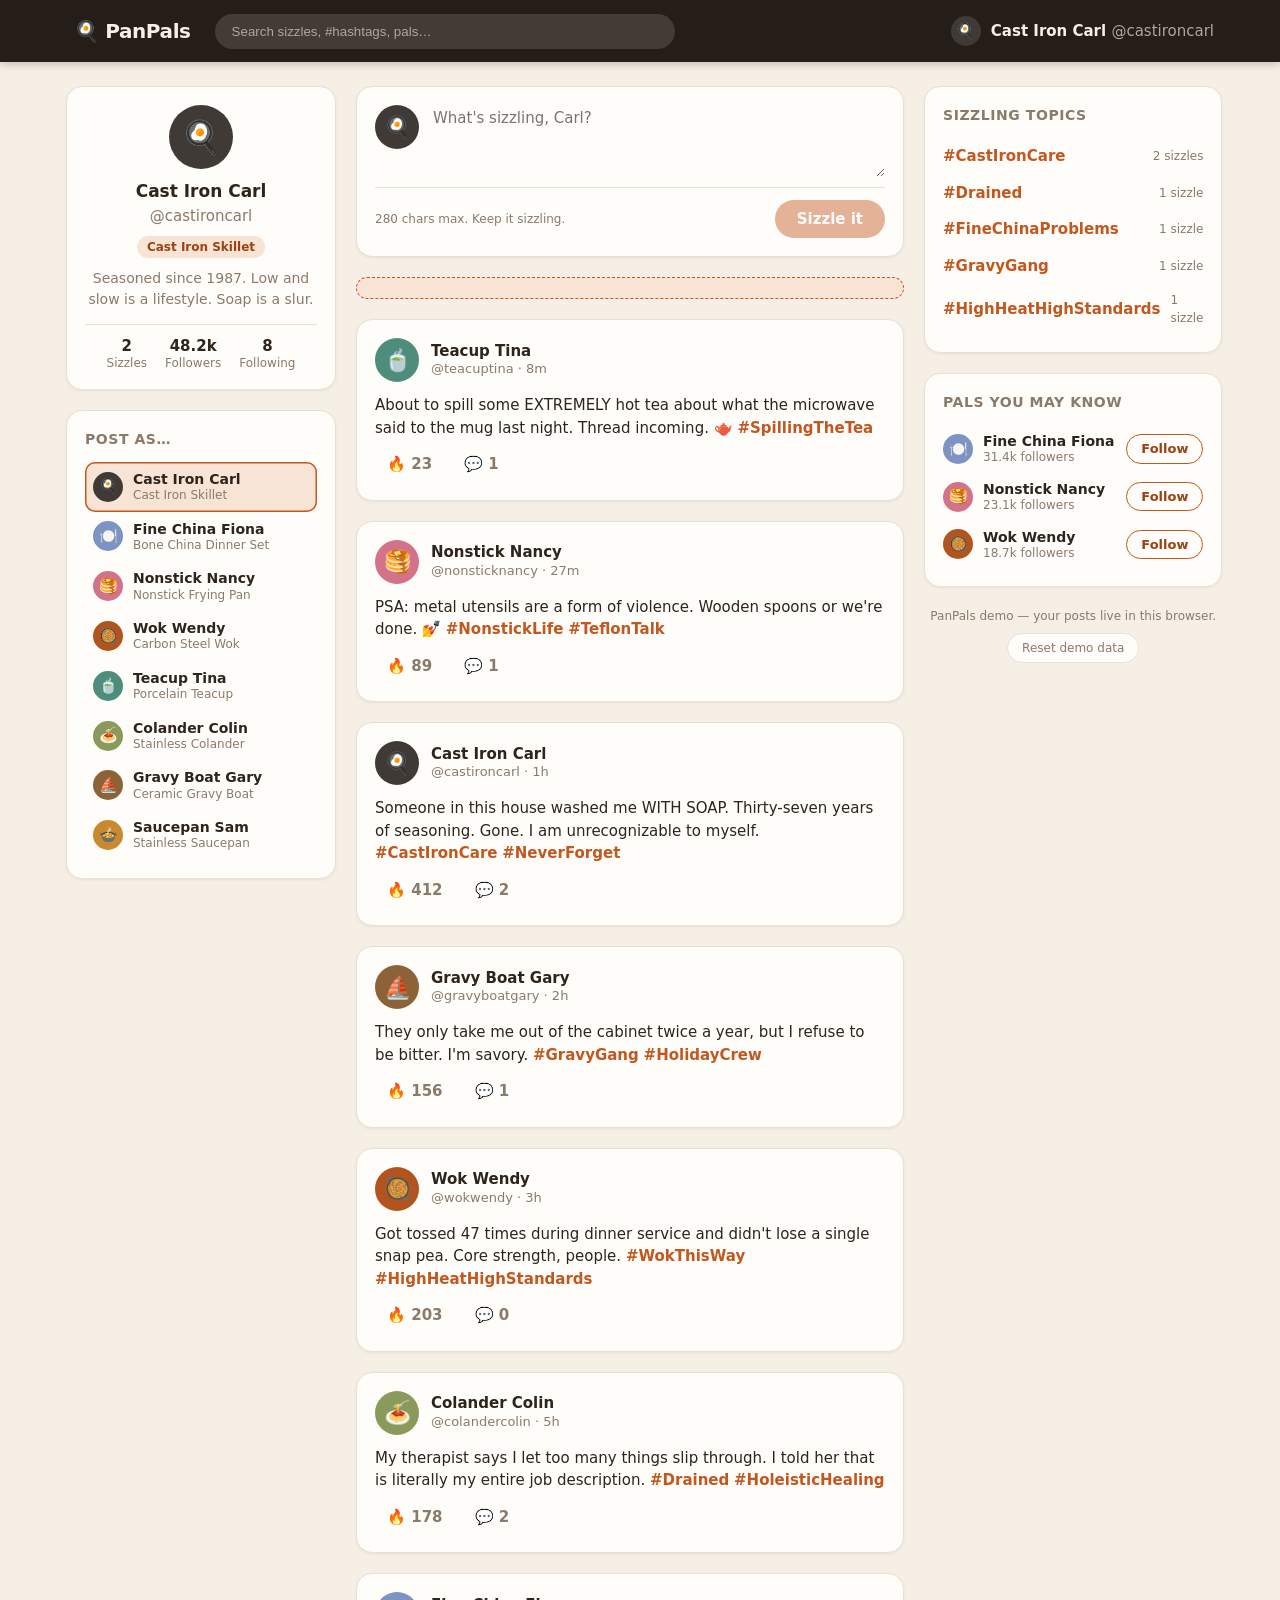
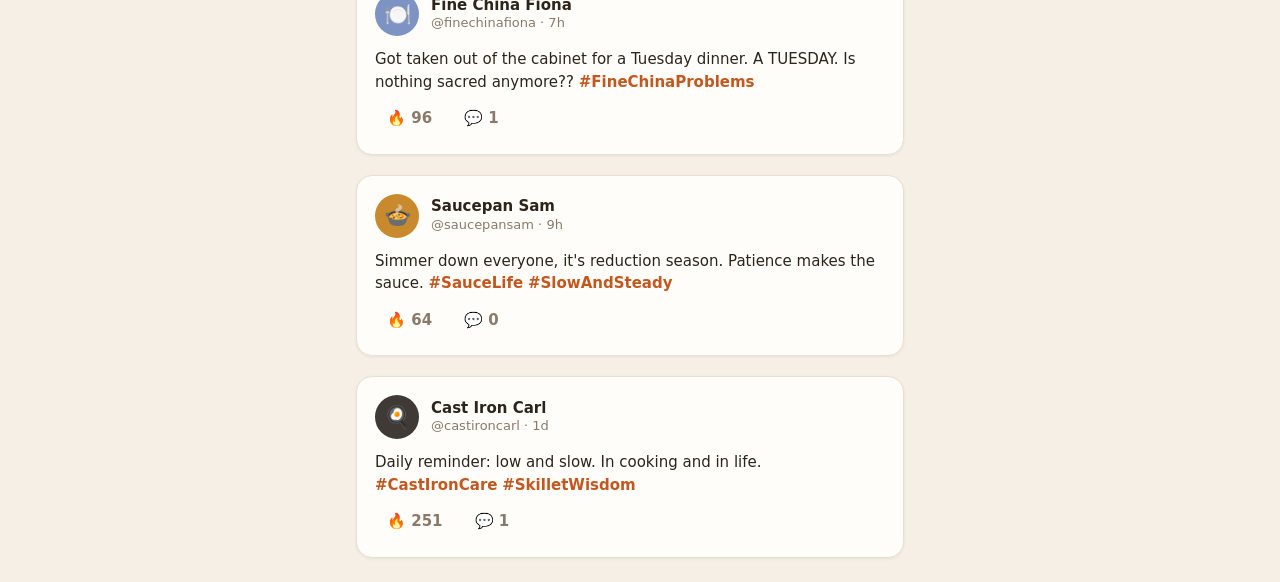
==== index.html @ 7b2f1eb9 "Add PanPals — a social media website for pans and dishware Dependency-free static web app: a feed of" ====
<!doctype html>
<html lang="en">
<head>
  <meta charset="utf-8">
  <meta name="viewport" content="width=device-width, initial-scale=1">
  <title>PanPals — Where Cookware Connects</title>
  <meta name="description" content="The social network for pans and various dishware.">
  <link rel="icon" href="data:image/svg+xml,<svg xmlns='http://www.w3.org/2000/svg' viewBox='0 0 100 100'><text y='.9em' font-size='90'>🍳</text></svg>">
  <link rel="stylesheet" href="css/styles.css">
</head>
<body>
  <header class="topbar">
    <div class="topbar-inner">
      <button class="logo" id="logo" type="button" title="Back to the full feed">🍳 PanPals</button>
      <input class="search" id="search" type="search" placeholder="Search sizzles, #hashtags, pals…" aria-label="Search">
      <div class="topbar-user" id="topbarUser"></div>
    </div>
  </header>

  <main class="layout">
    <aside class="sidebar sidebar-left">
      <section class="card profile-card" id="profileCard" aria-label="Your profile"></section>
      <section class="card persona-card">
        <h2>Post as…</h2>
        <ul class="persona-list" id="personaList"></ul>
      </section>
    </aside>

    <section class="feed-col">
      <section class="card composer">
        <div class="composer-row">
          <span id="composerAvatar"></span>
          <textarea class="composer-input" id="composerInput" rows="3" maxlength="280"></textarea>
        </div>
        <div class="composer-actions">
          <span class="composer-hint">280 chars max. Keep it sizzling.</span>
          <button class="post-btn" id="postBtn" type="button" disabled>Sizzle it</button>
        </div>
      </section>
      <div class="filter-banner" id="filterBanner" hidden></div>
      <div id="feed" aria-live="polite"></div>
    </section>

    <aside class="sidebar sidebar-right">
      <section class="card">
        <h2>Sizzling Topics</h2>
        <ul class="trend-list" id="trendingList"></ul>
      </section>
      <section class="card">
        <h2>Pals you may know</h2>
        <ul class="suggest-list" id="suggestList"></ul>
      </section>
      <footer class="sidebar-footer">
        <p>PanPals demo — your posts live in this browser.</p>
        <button class="reset-btn" id="resetBtn" type="button">Reset demo data</button>
      </footer>
    </aside>
  </main>

  <script src="js/data.js"></script>
  <script src="js/app.js"></script>
</body>
</html>
---- css/styles.css ----
:root {
  --bg: #f6efe6;
  --card: #fffdf9;
  --ink: #2d241c;
  --muted: #8a7a6b;
  --accent: #c2571f;
  --accent-deep: #9c4214;
  --accent-soft: #f7e4d4;
  --line: #eadfd2;
  --header: #241d18;
  --header-ink: #f6efe6;
  --radius: 16px;
  --shadow: 0 1px 3px rgba(45, 36, 28, 0.07);
}

* {
  box-sizing: border-box;
}

body {
  margin: 0;
  background: var(--bg);
  color: var(--ink);
  font: 15px/1.5 system-ui, -apple-system, "Segoe UI", Roboto, sans-serif;
}

h2 {
  margin: 0 0 12px;
  font-size: 14px;
  letter-spacing: 0.04em;
  text-transform: uppercase;
  color: var(--muted);
}

ul {
  list-style: none;
  margin: 0;
  padding: 0;
}

button {
  font: inherit;
  color: inherit;
  cursor: pointer;
}

/* ---------- Top bar ---------- */

.topbar {
  position: sticky;
  top: 0;
  z-index: 10;
  background: var(--header);
  color: var(--header-ink);
  box-shadow: 0 2px 8px rgba(36, 29, 24, 0.25);
}

.topbar-inner {
  display: flex;
  align-items: center;
  gap: 16px;
  max-width: 1180px;
  margin: 0 auto;
  padding: 12px 16px;
}

.logo {
  background: none;
  border: 0;
  padding: 4px 8px;
  font-size: 20px;
  font-weight: 800;
  letter-spacing: -0.02em;
  color: var(--header-ink);
  white-space: nowrap;
}

.search {
  flex: 1;
  max-width: 460px;
  padding: 9px 16px;
  border: 1px solid transparent;
  border-radius: 999px;
  background: rgba(246, 239, 230, 0.14);
  color: var(--header-ink);
  outline: none;
}

.search::placeholder {
  color: rgba(246, 239, 230, 0.6);
}

.search:focus {
  background: rgba(246, 239, 230, 0.22);
  border-color: var(--accent);
}

.topbar-user {
  display: flex;
  align-items: center;
  gap: 10px;
  margin-left: auto;
  font-weight: 600;
}

.topbar-user .handle {
  color: rgba(246, 239, 230, 0.65);
  font-weight: 400;
}

/* ---------- Layout ---------- */

.layout {
  display: grid;
  grid-template-columns: 270px minmax(0, 1fr) 290px;
  gap: 20px;
  max-width: 1180px;
  margin: 24px auto;
  padding: 0 16px;
  align-items: start;
}

.sidebar {
  display: grid;
  gap: 20px;
  position: sticky;
  top: 84px;
}

.card {
  background: var(--card);
  border: 1px solid var(--line);
  border-radius: var(--radius);
  box-shadow: var(--shadow);
  padding: 18px;
}

/* ---------- Avatars ---------- */

.avatar {
  display: inline-flex;
  align-items: center;
  justify-content: center;
  flex: none;
  border-radius: 50%;
  color: #fff;
}

.avatar-sm { width: 30px; height: 30px; font-size: 15px; }
.avatar-md { width: 44px; height: 44px; font-size: 22px; }
.avatar-lg { width: 64px; height: 64px; font-size: 32px; }

/* ---------- Profile card ---------- */

.profile-card {
  text-align: center;
}

.profile-card .avatar {
  margin-bottom: 10px;
}

.profile-name {
  font-size: 17px;
  font-weight: 700;
}

.profile-handle {
  color: var(--muted);
  margin-bottom: 8px;
}

.profile-chip {
  display: inline-block;
  padding: 2px 10px;
  border-radius: 999px;
  background: var(--accent-soft);
  color: var(--accent-deep);
  font-size: 12px;
  font-weight: 600;
  margin-bottom: 10px;
}

.profile-bio {
  font-size: 14px;
  color: var(--muted);
  margin: 0 0 14px;
}

.profile-stats {
  display: flex;
  justify-content: center;
  gap: 18px;
  border-top: 1px solid var(--line);
  padding-top: 12px;
}

.profile-stats .stat {
  display: grid;
  line-height: 1.25;
}

.profile-stats .stat b {
  font-size: 15px;
}

.profile-stats .stat span {
  font-size: 12px;
  color: var(--muted);
}

/* ---------- Persona switcher ---------- */

.persona-item {
  display: flex;
  align-items: center;
  gap: 10px;
  width: 100%;
  padding: 8px;
  border: 0;
  border-radius: 10px;
  background: none;
  text-align: left;
}

.persona-item:hover {
  background: var(--accent-soft);
}

.persona-item.persona-active {
  background: var(--accent-soft);
  box-shadow: inset 0 0 0 1.5px var(--accent);
}

.persona-item .who {
  display: grid;
  line-height: 1.3;
  min-width: 0;
}

.persona-item .who b {
  font-size: 14px;
  white-space: nowrap;
  overflow: hidden;
  text-overflow: ellipsis;
}

.persona-item .who span {
  font-size: 12px;
  color: var(--muted);
  white-space: nowrap;
  overflow: hidden;
  text-overflow: ellipsis;
}

/* ---------- Composer ---------- */

.composer-row {
  display: flex;
  gap: 12px;
}

.composer-input {
  flex: 1;
  border: 0;
  outline: none;
  resize: vertical;
  min-height: 64px;
  background: none;
  font: inherit;
  color: inherit;
}

.composer-actions {
  display: flex;
  align-items: center;
  justify-content: space-between;
  margin-top: 10px;
  padding-top: 12px;
  border-top: 1px solid var(--line);
}

.composer-hint {
  font-size: 12px;
  color: var(--muted);
}

.post-btn {
  padding: 8px 22px;
  border: 0;
  border-radius: 999px;
  background: var(--accent);
  color: #fff;
  font-weight: 700;
}

.post-btn:hover:not(:disabled) {
  background: var(--accent-deep);
}

.post-btn:disabled {
  opacity: 0.45;
  cursor: default;
}

/* ---------- Filter banner ---------- */

.filter-banner {
  display: flex;
  align-items: center;
  justify-content: space-between;
  gap: 12px;
  margin-top: 20px;
  padding: 10px 16px;
  border: 1px dashed var(--accent);
  border-radius: var(--radius);
  background: var(--accent-soft);
  color: var(--accent-deep);
  font-weight: 600;
}

.filter-banner button {
  border: 0;
  background: var(--accent);
  color: #fff;
  border-radius: 999px;
  padding: 4px 14px;
  font-weight: 600;
}

/* ---------- Posts ---------- */

.post {
  margin-top: 20px;
}

.post-header {
  display: flex;
  gap: 12px;
  align-items: center;
}

.post-meta {
  display: grid;
  line-height: 1.3;
  min-width: 0;
}

.post-name {
  font-weight: 700;
}

.post-sub {
  font-size: 13px;
  color: var(--muted);
}

.post-body {
  margin: 12px 0 4px;
  white-space: pre-wrap;
  overflow-wrap: break-word;
}

.hashtag {
  border: 0;
  background: none;
  padding: 0;
  color: var(--accent);
  font-weight: 600;
}

.hashtag:hover {
  text-decoration: underline;
}

.post-actions {
  display: flex;
  gap: 8px;
  margin-top: 8px;
}

.action-btn {
  display: inline-flex;
  align-items: center;
  gap: 6px;
  border: 0;
  background: none;
  border-radius: 999px;
  padding: 6px 12px;
  color: var(--muted);
  font-weight: 600;
}

.action-btn:hover {
  background: var(--accent-soft);
  color: var(--accent-deep);
}

.action-btn.seared {
  background: var(--accent-soft);
  color: var(--accent-deep);
}

/* ---------- Comments ---------- */

.comments {
  margin-top: 12px;
  padding-top: 12px;
  border-top: 1px solid var(--line);
  display: grid;
  gap: 10px;
}

.comment {
  display: flex;
  gap: 10px;
  align-items: flex-start;
}

.comment-body {
  background: var(--bg);
  border-radius: 12px;
  padding: 8px 12px;
  min-width: 0;
}

.comment-body b {
  font-size: 13px;
}

.comment-body .when {
  font-weight: 400;
  font-size: 12px;
  color: var(--muted);
}

.comment-body p {
  margin: 2px 0 0;
  font-size: 14px;
  overflow-wrap: break-word;
}

.comment-composer {
  display: flex;
  gap: 10px;
  align-items: center;
}

.comment-input {
  flex: 1;
  border: 1px solid var(--line);
  border-radius: 999px;
  padding: 7px 14px;
  font: inherit;
  background: var(--bg);
  outline: none;
  min-width: 0;
}

.comment-input:focus {
  border-color: var(--accent);
}

.reply-btn {
  border: 0;
  border-radius: 999px;
  padding: 7px 16px;
  background: var(--accent);
  color: #fff;
  font-weight: 600;
}

/* ---------- Right rail ---------- */

.trend-item,
.suggest-item {
  display: flex;
  align-items: center;
  gap: 10px;
  padding: 7px 0;
}

.trend-item button.tag {
  border: 0;
  background: none;
  padding: 0;
  color: var(--accent);
  font-weight: 700;
}

.trend-item button.tag:hover {
  text-decoration: underline;
}

.trend-count {
  margin-left: auto;
  font-size: 12px;
  color: var(--muted);
}

.suggest-item .who {
  display: grid;
  line-height: 1.3;
  min-width: 0;
}

.suggest-item .who b {
  font-size: 14px;
  white-space: nowrap;
  overflow: hidden;
  text-overflow: ellipsis;
}

.suggest-item .who span {
  font-size: 12px;
  color: var(--muted);
}

.follow-btn {
  margin-left: auto;
  border: 1.5px solid var(--accent);
  border-radius: 999px;
  background: none;
  color: var(--accent-deep);
  padding: 4px 14px;
  font-weight: 700;
  font-size: 13px;
  white-space: nowrap;
}

.follow-btn.following {
  background: var(--accent);
  color: #fff;
}

.sidebar-footer {
  font-size: 12px;
  color: var(--muted);
  text-align: center;
}

.sidebar-footer p {
  margin: 0 0 8px;
}

.reset-btn {
  border: 1px solid var(--line);
  border-radius: 999px;
  background: var(--card);
  color: var(--muted);
  padding: 5px 14px;
  font-size: 12px;
}

.reset-btn:hover {
  border-color: var(--accent);
  color: var(--accent-deep);
}

/* ---------- Empty state ---------- */

.empty-state {
  margin-top: 20px;
  text-align: center;
  color: var(--muted);
  padding: 40px 18px;
}

.empty-state .big {
  font-size: 40px;
  margin-bottom: 8px;
}

/* ---------- Responsive ---------- */

@media (max-width: 1020px) {
  .layout {
    grid-template-columns: 240px minmax(0, 1fr);
  }
  .sidebar-right {
    display: none;
  }
}

@media (max-width: 720px) {
  .layout {
    grid-template-columns: minmax(0, 1fr);
  }
  .sidebar {
    position: static;
  }
  .sidebar-left {
    order: 2;
  }
  .feed-col {
    order: 1;
  }
  .search {
    max-width: none;
  }
  .topbar-user .who-text {
    display: none;
  }
}
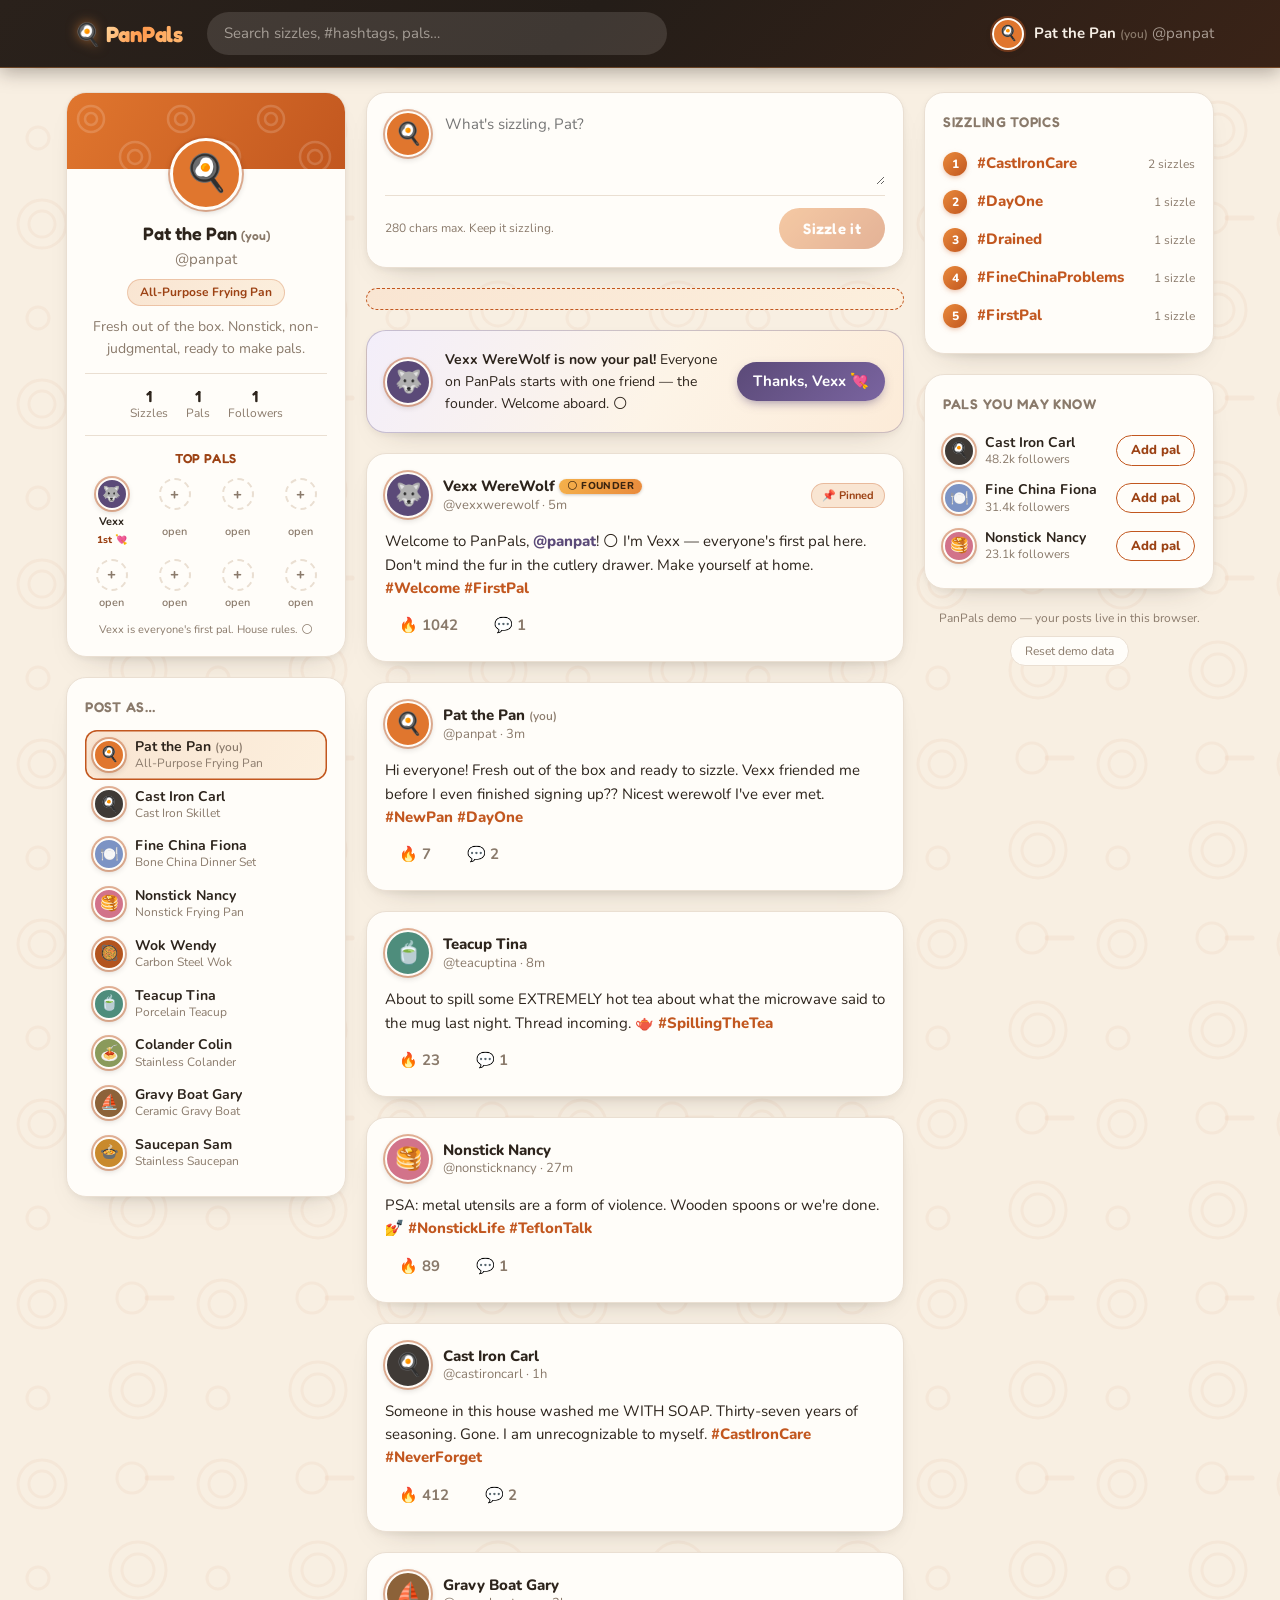
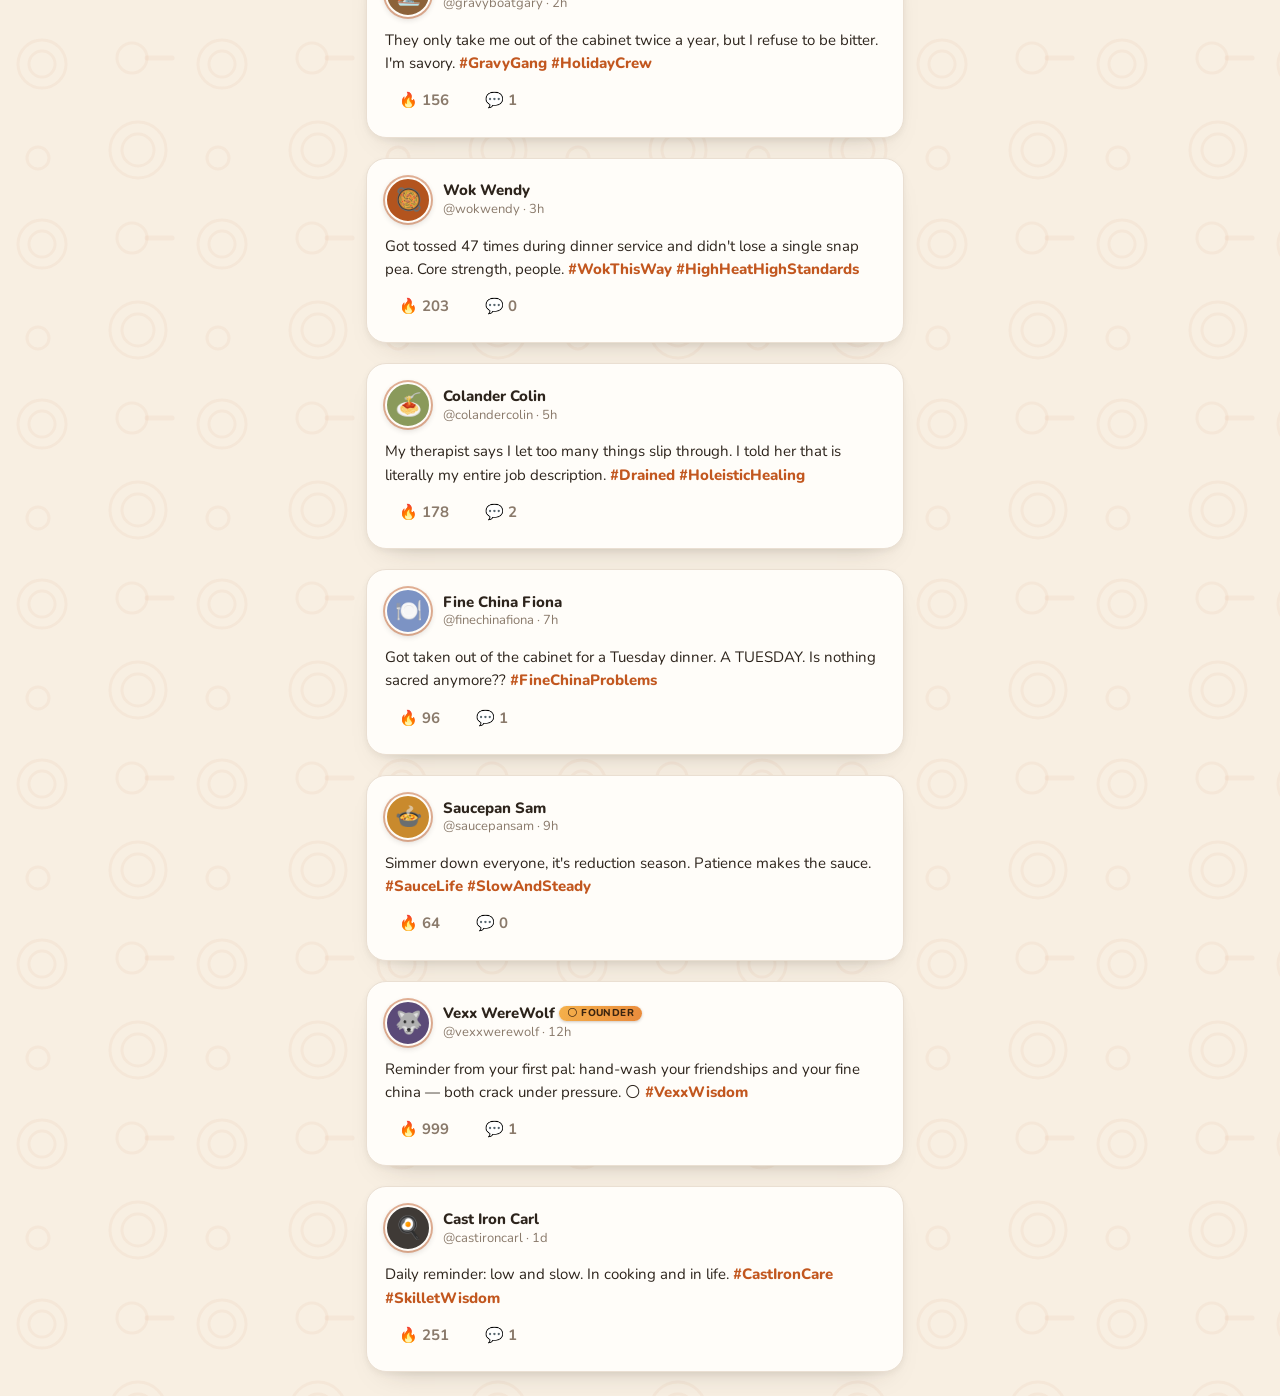
==== commit ed77da4b: "Add prebaked profile, Vexx WereWolf founder pal, and visual glow-up You now start as Pat the Pan (@p" ====
--- a/index.html
+++ b/index.html
@@ -5,13 +5,17 @@
   <meta name="viewport" content="width=device-width, initial-scale=1">
   <title>PanPals — Where Cookware Connects</title>
   <meta name="description" content="The social network for pans and various dishware.">
+  <meta name="theme-color" content="#241d18">
   <link rel="icon" href="data:image/svg+xml,<svg xmlns='http://www.w3.org/2000/svg' viewBox='0 0 100 100'><text y='.9em' font-size='90'>🍳</text></svg>">
+  <link rel="preconnect" href="https://fonts.googleapis.com">
+  <link rel="preconnect" href="https://fonts.gstatic.com" crossorigin>
+  <link href="https://fonts.googleapis.com/css2?family=Fredoka:wght@500;600;700&family=Nunito:wght@400;600;700;800&display=swap" rel="stylesheet">
   <link rel="stylesheet" href="css/styles.css">
 </head>
 <body>
   <header class="topbar">
     <div class="topbar-inner">
-      <button class="logo" id="logo" type="button" title="Back to the full feed">🍳 PanPals</button>
+      <button class="logo" id="logo" type="button" title="Back to the full feed"><span class="logo-pan">🍳</span> <span class="logo-text">PanPals</span></button>
       <input class="search" id="search" type="search" placeholder="Search sizzles, #hashtags, pals…" aria-label="Search">
       <div class="topbar-user" id="topbarUser"></div>
     </div>
--- a/css/styles.css
+++ b/css/styles.css
@@ -1,16 +1,21 @@
 :root {
-  --bg: #f6efe6;
+  --bg: #f8efe2;
   --card: #fffdf9;
   --ink: #2d241c;
   --muted: #8a7a6b;
   --accent: #c2571f;
+  --accent-2: #e98a3c;
   --accent-deep: #9c4214;
-  --accent-soft: #f7e4d4;
+  --accent-soft: #f9e5d2;
+  --gold: #f5b14b;
+  --moon: #5b4a78;
   --line: #eadfd2;
   --header: #241d18;
   --header-ink: #f6efe6;
-  --radius: 16px;
-  --shadow: 0 1px 3px rgba(45, 36, 28, 0.07);
+  --radius: 20px;
+  --shadow: 0 2px 6px rgba(45, 36, 28, 0.05), 0 14px 30px -22px rgba(45, 36, 28, 0.35);
+  --font-display: "Fredoka", "Trebuchet MS", system-ui, sans-serif;
+  --font-body: "Nunito", system-ui, -apple-system, "Segoe UI", Roboto, sans-serif;
 }
 
 * {
@@ -19,15 +24,19 @@
 
 body {
   margin: 0;
-  background: var(--bg);
+  background-color: var(--bg);
+  /* Faint plates-and-pans wallpaper */
+  background-image: url("data:image/svg+xml,%3Csvg xmlns='http://www.w3.org/2000/svg' width='180' height='180'%3E%3Cg fill='none' stroke='%23c2571f' stroke-opacity='0.055' stroke-width='3'%3E%3Ccircle cx='42' cy='44' r='24'/%3E%3Ccircle cx='42' cy='44' r='13'/%3E%3Ccircle cx='138' cy='130' r='28'/%3E%3Ccircle cx='138' cy='130' r='16'/%3E%3Ccircle cx='132' cy='38' r='15'/%3E%3Cline x1='147' y1='38' x2='172' y2='38' stroke-linecap='round' stroke-width='5'/%3E%3Ccircle cx='38' cy='138' r='11'/%3E%3C/g%3E%3C/svg%3E");
   color: var(--ink);
-  font: 15px/1.5 system-ui, -apple-system, "Segoe UI", Roboto, sans-serif;
+  font: 15px/1.55 var(--font-body);
 }
 
 h2 {
   margin: 0 0 12px;
+  font-family: var(--font-display);
   font-size: 14px;
-  letter-spacing: 0.04em;
+  font-weight: 600;
+  letter-spacing: 0.05em;
   text-transform: uppercase;
   color: var(--muted);
 }
@@ -44,15 +53,21 @@
   cursor: pointer;
 }
 
+::selection {
+  background: var(--accent-soft);
+  color: var(--accent-deep);
+}
+
 /* ---------- Top bar ---------- */
 
 .topbar {
   position: sticky;
   top: 0;
   z-index: 10;
-  background: var(--header);
+  background: linear-gradient(135deg, #2a211b 0%, #241d18 45%, #3a2317 100%);
   color: var(--header-ink);
-  box-shadow: 0 2px 8px rgba(36, 29, 24, 0.25);
+  border-bottom: 1px solid rgba(233, 138, 60, 0.35);
+  box-shadow: 0 4px 18px rgba(36, 29, 24, 0.35);
 }
 
 .topbar-inner {
@@ -68,11 +83,29 @@
   background: none;
   border: 0;
   padding: 4px 8px;
-  font-size: 20px;
-  font-weight: 800;
-  letter-spacing: -0.02em;
+  font-family: var(--font-display);
+  font-size: 22px;
+  font-weight: 700;
+  letter-spacing: -0.01em;
   color: var(--header-ink);
   white-space: nowrap;
+  transition: transform 0.15s ease;
+}
+
+.logo:hover {
+  transform: scale(1.04) rotate(-1deg);
+}
+
+.logo-pan {
+  display: inline-block;
+  filter: drop-shadow(0 0 6px rgba(233, 138, 60, 0.55));
+}
+
+.logo-text {
+  background: linear-gradient(120deg, #ffd9a0, #ff9a4d 45%, #ffb36b 80%);
+  -webkit-background-clip: text;
+  background-clip: text;
+  color: transparent;
 }
 
 .search {
@@ -81,18 +114,21 @@
   padding: 9px 16px;
   border: 1px solid transparent;
   border-radius: 999px;
-  background: rgba(246, 239, 230, 0.14);
+  background: rgba(246, 239, 230, 0.13);
   color: var(--header-ink);
+  font: inherit;
   outline: none;
+  transition: box-shadow 0.2s ease, background 0.2s ease;
 }
 
 .search::placeholder {
-  color: rgba(246, 239, 230, 0.6);
+  color: rgba(246, 239, 230, 0.55);
 }
 
 .search:focus {
-  background: rgba(246, 239, 230, 0.22);
-  border-color: var(--accent);
+  background: rgba(246, 239, 230, 0.2);
+  border-color: var(--accent-2);
+  box-shadow: 0 0 0 4px rgba(233, 138, 60, 0.22);
 }
 
 .topbar-user {
@@ -100,11 +136,11 @@
   align-items: center;
   gap: 10px;
   margin-left: auto;
-  font-weight: 600;
+  font-weight: 700;
 }
 
 .topbar-user .handle {
-  color: rgba(246, 239, 230, 0.65);
+  color: rgba(246, 239, 230, 0.6);
   font-weight: 400;
 }
 
@@ -112,7 +148,7 @@
 
 .layout {
   display: grid;
-  grid-template-columns: 270px minmax(0, 1fr) 290px;
+  grid-template-columns: 280px minmax(0, 1fr) 290px;
   gap: 20px;
   max-width: 1180px;
   margin: 24px auto;
@@ -124,7 +160,7 @@
   display: grid;
   gap: 20px;
   position: sticky;
-  top: 84px;
+  top: 86px;
 }
 
 .card {
@@ -144,25 +180,46 @@
   flex: none;
   border-radius: 50%;
   color: #fff;
-}
-
-.avatar-sm { width: 30px; height: 30px; font-size: 15px; }
-.avatar-md { width: 44px; height: 44px; font-size: 22px; }
-.avatar-lg { width: 64px; height: 64px; font-size: 32px; }
+  border: 2px solid var(--card);
+  box-shadow: 0 0 0 2px rgba(194, 87, 31, 0.45), 0 2px 6px rgba(45, 36, 28, 0.2);
+}
+
+.avatar-sm { width: 32px; height: 32px; font-size: 15px; }
+.avatar-md { width: 46px; height: 46px; font-size: 22px; }
+.avatar-lg { width: 72px; height: 72px; font-size: 36px; }
 
 /* ---------- Profile card ---------- */
 
 .profile-card {
   text-align: center;
-}
-
-.profile-card .avatar {
-  margin-bottom: 10px;
+  padding-top: 0;
+  overflow: hidden;
+}
+
+.profile-cover {
+  height: 76px;
+  margin: 0 -18px 0;
+  position: relative;
+}
+
+.profile-cover::after {
+  content: "";
+  position: absolute;
+  inset: 0;
+  background: url("data:image/svg+xml,%3Csvg xmlns='http://www.w3.org/2000/svg' width='90' height='90'%3E%3Cg fill='none' stroke='%23ffffff' stroke-opacity='0.16' stroke-width='2.5'%3E%3Ccircle cx='24' cy='26' r='13'/%3E%3Ccircle cx='24' cy='26' r='6'/%3E%3Ccircle cx='68' cy='64' r='15'/%3E%3Ccircle cx='68' cy='64' r='7'/%3E%3C/g%3E%3C/svg%3E");
+}
+
+.profile-card .avatar-lg {
+  margin: -36px auto 10px;
+  position: relative;
+  z-index: 1;
+  border-width: 3px;
 }
 
 .profile-name {
-  font-size: 17px;
-  font-weight: 700;
+  font-family: var(--font-display);
+  font-size: 18px;
+  font-weight: 600;
 }
 
 .profile-handle {
@@ -172,12 +229,13 @@
 
 .profile-chip {
   display: inline-block;
-  padding: 2px 10px;
-  border-radius: 999px;
-  background: var(--accent-soft);
+  padding: 3px 12px;
+  border-radius: 999px;
+  background: linear-gradient(120deg, var(--accent-soft), #fcefdd);
+  border: 1px solid rgba(194, 87, 31, 0.25);
   color: var(--accent-deep);
   font-size: 12px;
-  font-weight: 600;
+  font-weight: 700;
   margin-bottom: 10px;
 }
 
@@ -201,12 +259,118 @@
 }
 
 .profile-stats .stat b {
-  font-size: 15px;
+  font-size: 16px;
+  font-family: var(--font-display);
+  font-weight: 600;
 }
 
 .profile-stats .stat span {
   font-size: 12px;
   color: var(--muted);
+}
+
+/* ---------- Top Pals (MySpace rules) ---------- */
+
+.pals-block {
+  margin-top: 14px;
+  padding-top: 12px;
+  border-top: 1px solid var(--line);
+}
+
+.pals-title {
+  margin: 0 0 10px;
+  font-family: var(--font-display);
+  font-size: 13px;
+  font-weight: 600;
+  letter-spacing: 0.05em;
+  text-transform: uppercase;
+  color: var(--accent-deep);
+}
+
+.pals-grid {
+  display: grid;
+  grid-template-columns: repeat(4, 1fr);
+  gap: 10px;
+}
+
+.pal-slot {
+  display: grid;
+  justify-items: center;
+  gap: 3px;
+}
+
+.pal-name {
+  font-size: 11px;
+  font-weight: 700;
+  color: var(--ink);
+  max-width: 100%;
+  white-space: nowrap;
+  overflow: hidden;
+  text-overflow: ellipsis;
+}
+
+.pal-first {
+  font-size: 10px;
+  font-weight: 800;
+  color: var(--accent-deep);
+}
+
+.pal-slot.empty .circ {
+  width: 32px;
+  height: 32px;
+  display: inline-flex;
+  align-items: center;
+  justify-content: center;
+  border: 2px dashed var(--line);
+  border-radius: 50%;
+  color: var(--muted);
+  font-weight: 800;
+}
+
+.pal-slot.empty .pal-name {
+  color: var(--muted);
+  font-weight: 600;
+}
+
+.pals-note {
+  margin: 10px 0 0;
+  font-size: 11px;
+  color: var(--muted);
+}
+
+/* ---------- Badges & chips ---------- */
+
+.badge {
+  display: inline-block;
+  vertical-align: 2px;
+  padding: 1px 8px;
+  border-radius: 999px;
+  background: linear-gradient(120deg, var(--gold), #e98a3c);
+  color: #3a2410;
+  font-size: 10px;
+  font-weight: 800;
+  letter-spacing: 0.04em;
+  text-transform: uppercase;
+  white-space: nowrap;
+  box-shadow: 0 1px 3px rgba(58, 36, 16, 0.25);
+}
+
+.you-tag {
+  font-size: 12px;
+  font-weight: 600;
+  color: var(--muted);
+}
+
+.pin-chip {
+  margin-left: auto;
+  padding: 3px 10px;
+  border-radius: 999px;
+  background: var(--accent-soft);
+  border: 1px solid rgba(194, 87, 31, 0.3);
+  color: var(--accent-deep);
+  font-size: 11px;
+  font-weight: 700;
+  white-space: nowrap;
 }
 
 /* ---------- Persona switcher ---------- */
@@ -218,17 +382,19 @@
   width: 100%;
   padding: 8px;
   border: 0;
-  border-radius: 10px;
+  border-radius: 12px;
   background: none;
   text-align: left;
+  transition: background 0.15s ease, transform 0.15s ease;
 }
 
 .persona-item:hover {
   background: var(--accent-soft);
+  transform: translateX(2px);
 }
 
 .persona-item.persona-active {
-  background: var(--accent-soft);
+  background: linear-gradient(120deg, var(--accent-soft), #fcefdd);
   box-shadow: inset 0 0 0 1.5px var(--accent);
 }
 
@@ -286,21 +452,66 @@
 }
 
 .post-btn {
-  padding: 8px 22px;
+  padding: 9px 24px;
   border: 0;
   border-radius: 999px;
-  background: var(--accent);
+  background: linear-gradient(135deg, var(--accent-2), var(--accent));
   color: #fff;
-  font-weight: 700;
+  font-family: var(--font-display);
+  font-weight: 600;
+  letter-spacing: 0.02em;
+  box-shadow: 0 4px 12px -4px rgba(194, 87, 31, 0.6);
+  transition: transform 0.15s ease, box-shadow 0.15s ease, filter 0.15s ease;
 }
 
 .post-btn:hover:not(:disabled) {
-  background: var(--accent-deep);
+  filter: brightness(1.07);
+  transform: translateY(-1px);
+  box-shadow: 0 7px 16px -5px rgba(194, 87, 31, 0.7);
+}
+
+.post-btn:active:not(:disabled) {
+  transform: scale(0.96);
 }
 
 .post-btn:disabled {
   opacity: 0.45;
   cursor: default;
+  box-shadow: none;
+}
+
+/* ---------- Welcome card ---------- */
+
+.welcome-card {
+  display: flex;
+  align-items: center;
+  gap: 14px;
+  margin-top: 20px;
+  background: linear-gradient(120deg, #f3eefa 0%, #fdf4e7 55%, #fcebd8 100%);
+  border: 1px solid rgba(91, 74, 120, 0.3);
+}
+
+.welcome-text {
+  flex: 1;
+  font-size: 14px;
+  min-width: 0;
+}
+
+.welcome-btn {
+  border: 0;
+  border-radius: 999px;
+  padding: 8px 16px;
+  background: linear-gradient(135deg, var(--moon), #7a64a0);
+  color: #fff;
+  font-weight: 700;
+  white-space: nowrap;
+  box-shadow: 0 4px 12px -4px rgba(91, 74, 120, 0.7);
+  transition: transform 0.15s ease, filter 0.15s ease;
+}
+
+.welcome-btn:hover {
+  filter: brightness(1.08);
+  transform: translateY(-1px);
 }
 
 /* ---------- Filter banner ---------- */
@@ -314,24 +525,41 @@
   padding: 10px 16px;
   border: 1px dashed var(--accent);
   border-radius: var(--radius);
-  background: var(--accent-soft);
+  background: linear-gradient(120deg, var(--accent-soft), #fcefdd);
   color: var(--accent-deep);
-  font-weight: 600;
+  font-weight: 700;
 }
 
 .filter-banner button {
   border: 0;
-  background: var(--accent);
+  background: linear-gradient(135deg, var(--accent-2), var(--accent));
   color: #fff;
   border-radius: 999px;
-  padding: 4px 14px;
-  font-weight: 600;
+  padding: 5px 16px;
+  font-weight: 700;
 }
 
 /* ---------- Posts ---------- */
 
 .post {
   margin-top: 20px;
+  transition: transform 0.2s ease, box-shadow 0.2s ease;
+}
+
+.post:hover {
+  transform: translateY(-2px);
+  box-shadow: 0 4px 10px rgba(45, 36, 28, 0.07), 0 20px 38px -24px rgba(45, 36, 28, 0.45);
+}
+
+.post.fresh {
+  animation: rise-in 0.4s ease both;
+}
+
+@keyframes rise-in {
+  from {
+    opacity: 0;
+    transform: translateY(16px) scale(0.98);
+  }
 }
 
 .post-header {
@@ -347,7 +575,7 @@
 }
 
 .post-name {
-  font-weight: 700;
+  font-weight: 800;
 }
 
 .post-sub {
@@ -361,15 +589,24 @@
   overflow-wrap: break-word;
 }
 
-.hashtag {
+.hashtag,
+.mention {
   border: 0;
   background: none;
   padding: 0;
+  font-weight: 800;
+}
+
+.hashtag {
   color: var(--accent);
-  font-weight: 600;
-}
-
-.hashtag:hover {
+}
+
+.mention {
+  color: var(--moon);
+}
+
+.hashtag:hover,
+.mention:hover {
   text-decoration: underline;
 }
 
@@ -386,9 +623,10 @@
   border: 0;
   background: none;
   border-radius: 999px;
-  padding: 6px 12px;
-  color: var(--muted);
-  font-weight: 600;
+  padding: 6px 14px;
+  color: var(--muted);
+  font-weight: 700;
+  transition: background 0.15s ease, color 0.15s ease, transform 0.1s ease;
 }
 
 .action-btn:hover {
@@ -396,9 +634,24 @@
   color: var(--accent-deep);
 }
 
+.action-btn:active {
+  transform: scale(0.94);
+}
+
 .action-btn.seared {
-  background: var(--accent-soft);
+  background: linear-gradient(120deg, var(--accent-soft), #fde3c8);
   color: var(--accent-deep);
+  box-shadow: inset 0 0 0 1px rgba(194, 87, 31, 0.35);
+}
+
+.action-btn.pop {
+  animation: sear-pop 0.45s ease;
+}
+
+@keyframes sear-pop {
+  0% { transform: scale(1); }
+  45% { transform: scale(1.28) rotate(-7deg); }
+  100% { transform: scale(1); }
 }
 
 /* ---------- Comments ---------- */
@@ -419,7 +672,7 @@
 
 .comment-body {
   background: var(--bg);
-  border-radius: 12px;
+  border-radius: 14px;
   padding: 8px 12px;
   min-width: 0;
 }
@@ -455,19 +708,26 @@
   background: var(--bg);
   outline: none;
   min-width: 0;
+  transition: border-color 0.15s ease, box-shadow 0.15s ease;
 }
 
 .comment-input:focus {
   border-color: var(--accent);
+  box-shadow: 0 0 0 3px rgba(194, 87, 31, 0.15);
 }
 
 .reply-btn {
   border: 0;
   border-radius: 999px;
   padding: 7px 16px;
-  background: var(--accent);
+  background: linear-gradient(135deg, var(--accent-2), var(--accent));
   color: #fff;
-  font-weight: 600;
+  font-weight: 700;
+  transition: filter 0.15s ease;
+}
+
+.reply-btn:hover {
+  filter: brightness(1.07);
 }
 
 /* ---------- Right rail ---------- */
@@ -478,6 +738,21 @@
   align-items: center;
   gap: 10px;
   padding: 7px 0;
+}
+
+.trend-rank {
+  width: 24px;
+  height: 24px;
+  flex: none;
+  display: inline-flex;
+  align-items: center;
+  justify-content: center;
+  border-radius: 50%;
+  background: linear-gradient(135deg, var(--accent-2), var(--accent));
+  color: #fff;
+  font-size: 12px;
+  font-weight: 800;
+  box-shadow: 0 2px 6px -2px rgba(194, 87, 31, 0.6);
 }
 
 .trend-item button.tag {
@@ -485,7 +760,10 @@
   background: none;
   padding: 0;
   color: var(--accent);
-  font-weight: 700;
+  font-weight: 800;
+  white-space: nowrap;
+  overflow: hidden;
+  text-overflow: ellipsis;
 }
 
 .trend-item button.tag:hover {
@@ -496,6 +774,7 @@
   margin-left: auto;
   font-size: 12px;
   color: var(--muted);
+  white-space: nowrap;
 }
 
 .suggest-item .who {
@@ -523,13 +802,23 @@
   background: none;
   color: var(--accent-deep);
   padding: 4px 14px;
-  font-weight: 700;
+  font-weight: 800;
   font-size: 13px;
   white-space: nowrap;
+  transition: background 0.15s ease, color 0.15s ease, transform 0.1s ease;
+}
+
+.follow-btn:hover {
+  background: var(--accent-soft);
+}
+
+.follow-btn:active {
+  transform: scale(0.95);
 }
 
 .follow-btn.following {
-  background: var(--accent);
+  background: linear-gradient(135deg, var(--accent-2), var(--accent));
+  border-color: transparent;
   color: #fff;
 }
 
@@ -550,6 +839,7 @@
   color: var(--muted);
   padding: 5px 14px;
   font-size: 12px;
+  transition: border-color 0.15s ease, color 0.15s ease;
 }
 
 .reset-btn:hover {
@@ -567,15 +857,21 @@
 }
 
 .empty-state .big {
-  font-size: 40px;
+  font-size: 44px;
   margin-bottom: 8px;
+  animation: plate-bounce 1.6s ease infinite;
+}
+
+@keyframes plate-bounce {
+  0%, 100% { transform: translateY(0); }
+  50% { transform: translateY(-7px); }
 }
 
 /* ---------- Responsive ---------- */
 
 @media (max-width: 1020px) {
   .layout {
-    grid-template-columns: 240px minmax(0, 1fr);
+    grid-template-columns: 250px minmax(0, 1fr);
   }
   .sidebar-right {
     display: none;
